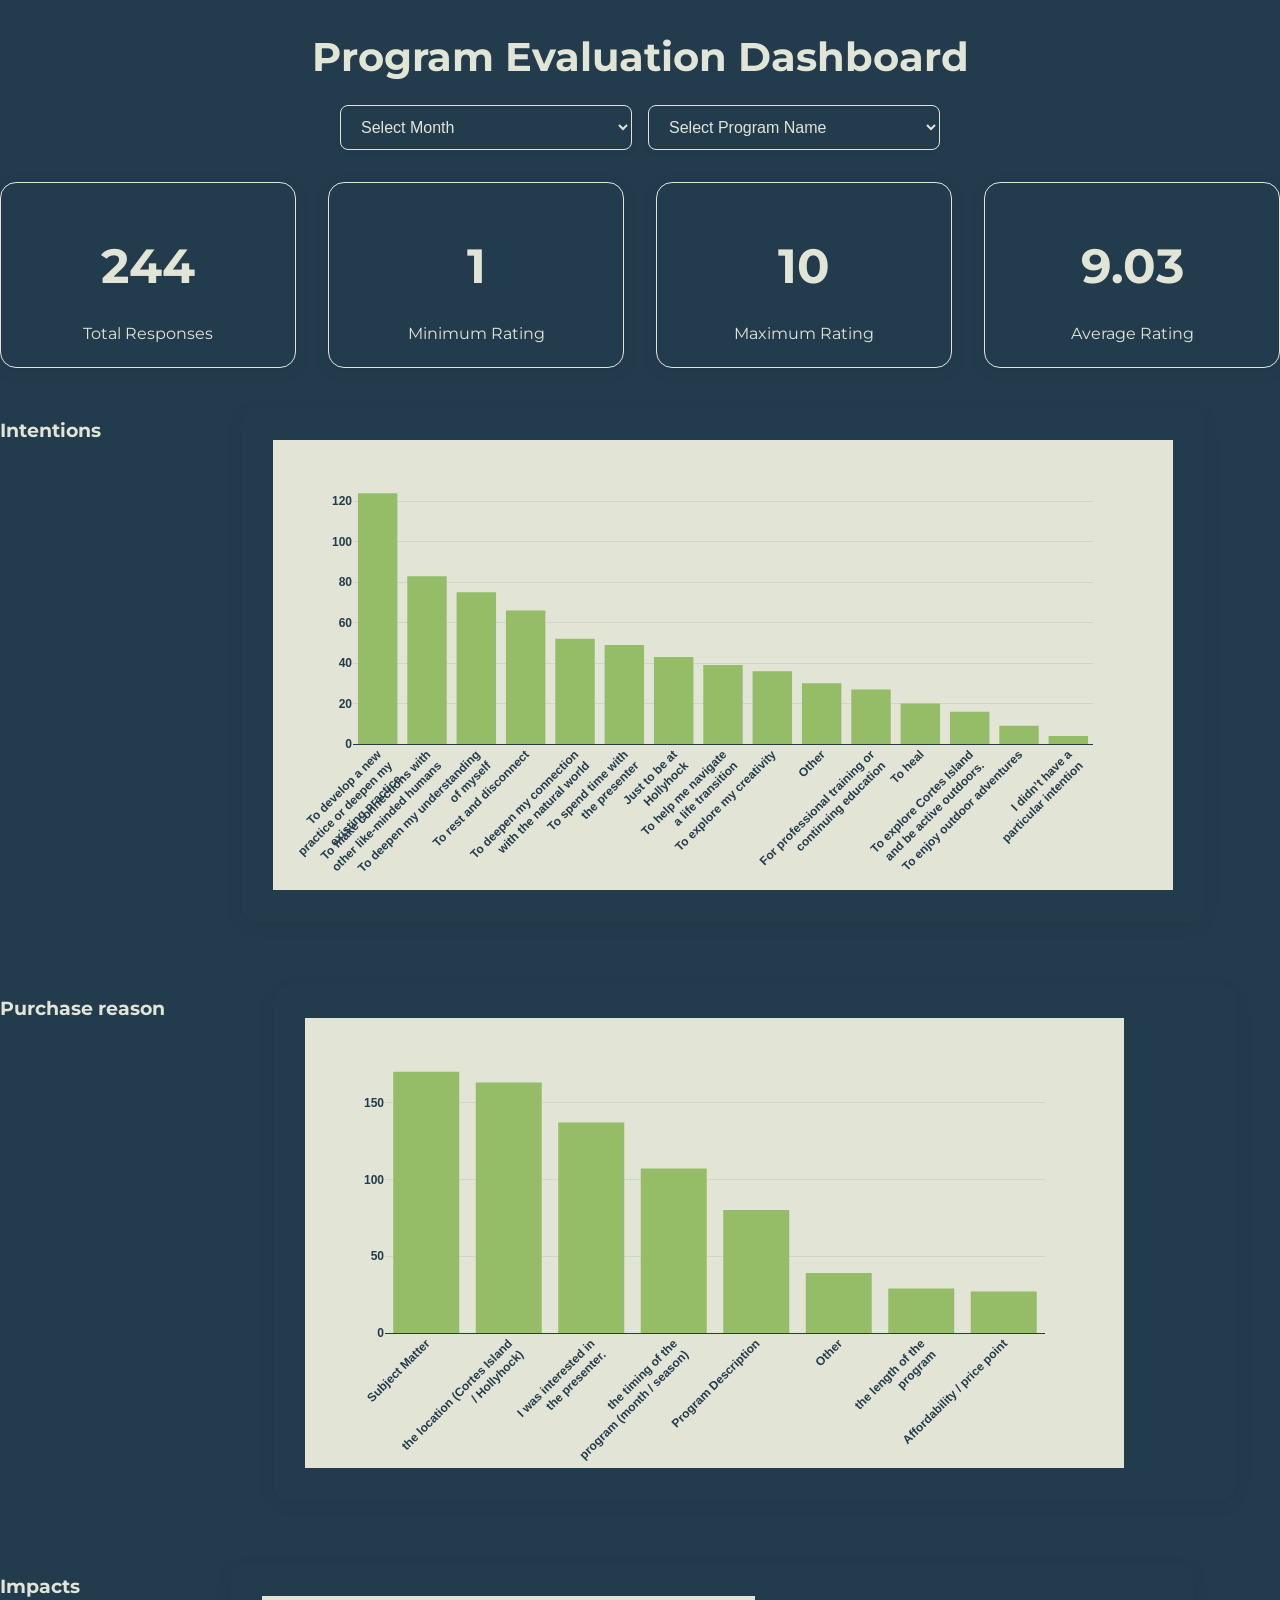
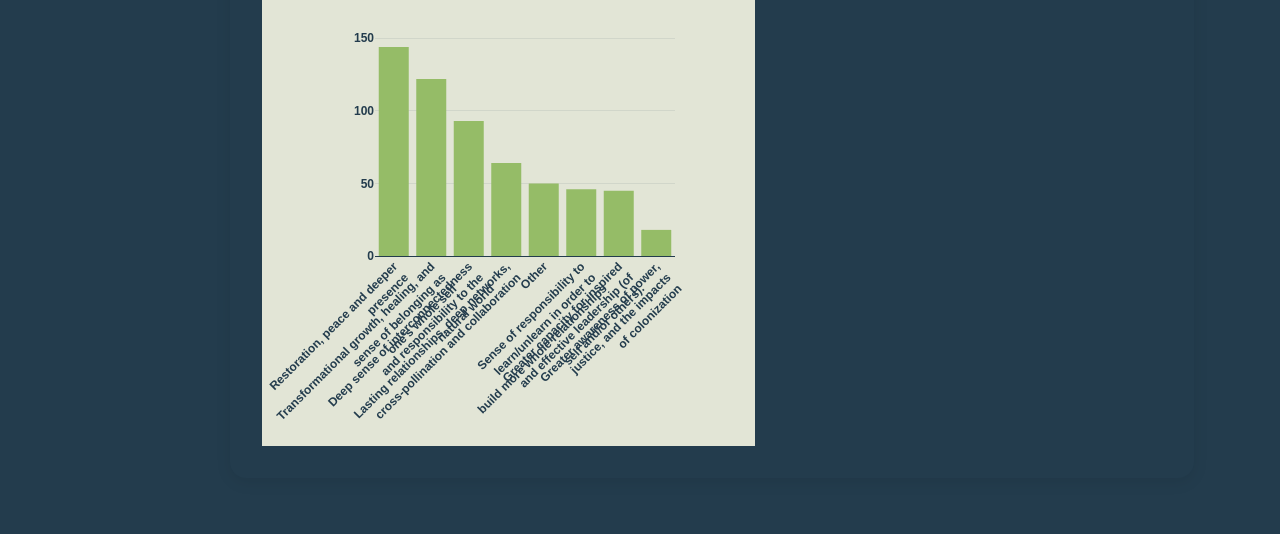
==== index.html @ 8984cd5f "graph display, label and tick colors" ====
<!DOCTYPE html>
<html lang="en">
<head>
    <meta charset="UTF-8">
    <meta name="viewport" content="width=device-width, initial-scale=1.0">
    <title>Program Evaluation Dashboard</title>
    <link rel="stylesheet" href="style.css">
    <link href="https://fonts.googleapis.com/css?family=Montserrat:400,700&display=swap" rel="stylesheet">
</head>
<body>
    <h1 class="dashboard-title">Program Evaluation Dashboard</h1>
    <div class="dashboard-controls">
        <select class="dropdown" id="month-select">
            <option value="">Select Month</option>
        </select>
        <select class="dropdown" id="program-select">
            <option value="">Select Program Name</option>
        </select>
    </div>
    <div class="dashboard-stats">
        <div class="stat-square" id="stat1"></div>
        <div class="stat-square" id="stat2"></div>
        <div class="stat-square" id="stat3"></div>
        <div class="stat-square" id="stat4"></div>
    </div>
    <div class="dashboard-graphs">
        <div class="intentionsBar-row">
            <h3 id="intentionsBar-header" class="graph-header">What was your intention for attending this program?</h3>
            <div class="intentionsBar-wrap">
                <div id="intentionsBar"></div>
            </div>
        </div>
        <div class="purchaseReasonBar-row">
            <h3 id="purchaseReasonBar-header" class="graph-header">What factors influenced your choice to attend this program, specifically?</h3>
            <div class="purchaseReasonBar-wrap">
                <div id="purchaseReasonBar"></div>
            </div>
        </div>
        <div class="impactsBar-row">
            <h3 id="impactsBar-header" class="graph-header">Which of these statements best summarizes what you are taking away from your program experience and how you expect to integrate your experience into your daily life and/or within your own community?</h3>
            <div class="impactsBar-wrap">
                <div id="impactsBar"></div>
            </div>
        </div>
    </div>
    
<script src="https://cdn.plot.ly/plotly-latest.min.js"></script>
<script src="https://d3js.org/d3.v7.min.js"></script>
<script src="charts-d3.js"></script>
</body>
</html>
---- style.css ----
/* Dashboard Graphs Layout for new HTML structure */
.dashboard-graphs {
    display: block;
    max-width: 1400px;
    margin: 0 auto 2rem auto;
}
.intentionsBar-row, .purchaseReasonBar-row, .impactsBar-row {
    width: 100%;
    margin-bottom: 2rem;
    display: flex;
    justify-content: center;
}
.intentionsBar-wrap, .purchaseReasonBar-wrap, .impactsBar-wrap {
    width: 100%;
    max-width: 900px;
    min-height: 500px;
    margin: 0 auto;
    display: block;
}
#purchaseReasonBar, #impactsBar, #intentionsBar {
    background: #233c4d;
    border-radius: 16px;
    box-shadow: 0 4px 16px rgba(0,0,0,0.08);
    padding: 2rem;
    text-align: center;
    font-size: 1.25rem;
    font-weight: 500;
    color: #e2e5d6;
    border: none;
    display: block;
    width: 100%;
    text-align: center;
    margin-bottom: 1.5rem;
    margin-top: 0.5rem;
    font-size: 1.35rem;
    font-weight: 600;
    color: #e2e5d6;
}

/* Dashboard Styles */
body {
    font-family: 'Montserrat', sans-serif;
    background: #233c4d;
    margin: 0;
    padding: 0;
    color: #e2e5d6;
}

.dashboard-title {
    text-align: center;
    font-size: 2.5rem;
    margin-top: 2rem;
    margin-bottom: 1.5rem;
    font-weight: 700;
    color: #e2e5d6;
}

.dashboard-controls {
    display: grid;
    grid-template-columns: repeat(12, 1fr);
    gap: 1rem;
    justify-content: center;
    margin-bottom: 2rem;
    max-width: 600px;
    margin-left: auto;
    margin-right: auto;
    color: #e2e5d6;
}

.dropdown {
    grid-column: span 6;
    padding: 0.75rem 1rem;
    font-size: 1rem;
    border-radius: 8px;
    border: 1px solid #e2e5d6;
    background: #233c4d;
    color: #e2e5d6;
    box-shadow: 0 2px 6px rgba(0,0,0,0.05);
    outline: none;
    transition: border-color 0.2s;
}

.dropdown:focus {
    border-color: #e2e5d6;
}

.dashboard-stats {
    display: grid;
    grid-template-columns: repeat(4, 1fr);
    gap: 2rem;
    max-width: 1400px;
    margin: 0 auto;
    margin-bottom: 2rem;
}

.stat-square {
    background: #233c4d;
    border-radius: 16px;
    box-shadow: 0 4px 16px rgba(0,0,0,0.08);
    padding: 2rem;
    text-align: center;
    color: #e2e5d6;
    min-height: 120px;
    display: flex;
    flex-direction: column;
    align-items: center;
    justify-content: flex-end;
    position: relative;
    border: 1px solid #e2e5d6;
}

.stat-label {
    font-size: 1rem;
    font-weight: 400;
    margin-bottom: 0;
    margin-top: auto;
    text-align: center;
    width: 100%;
    position: absolute;
    bottom: 1.5rem;
}
.stat-value {
    font-size: 3rem;
    font-weight: 700;
    text-align: center;
    width: 100%;
    margin-bottom: 2.5rem
}
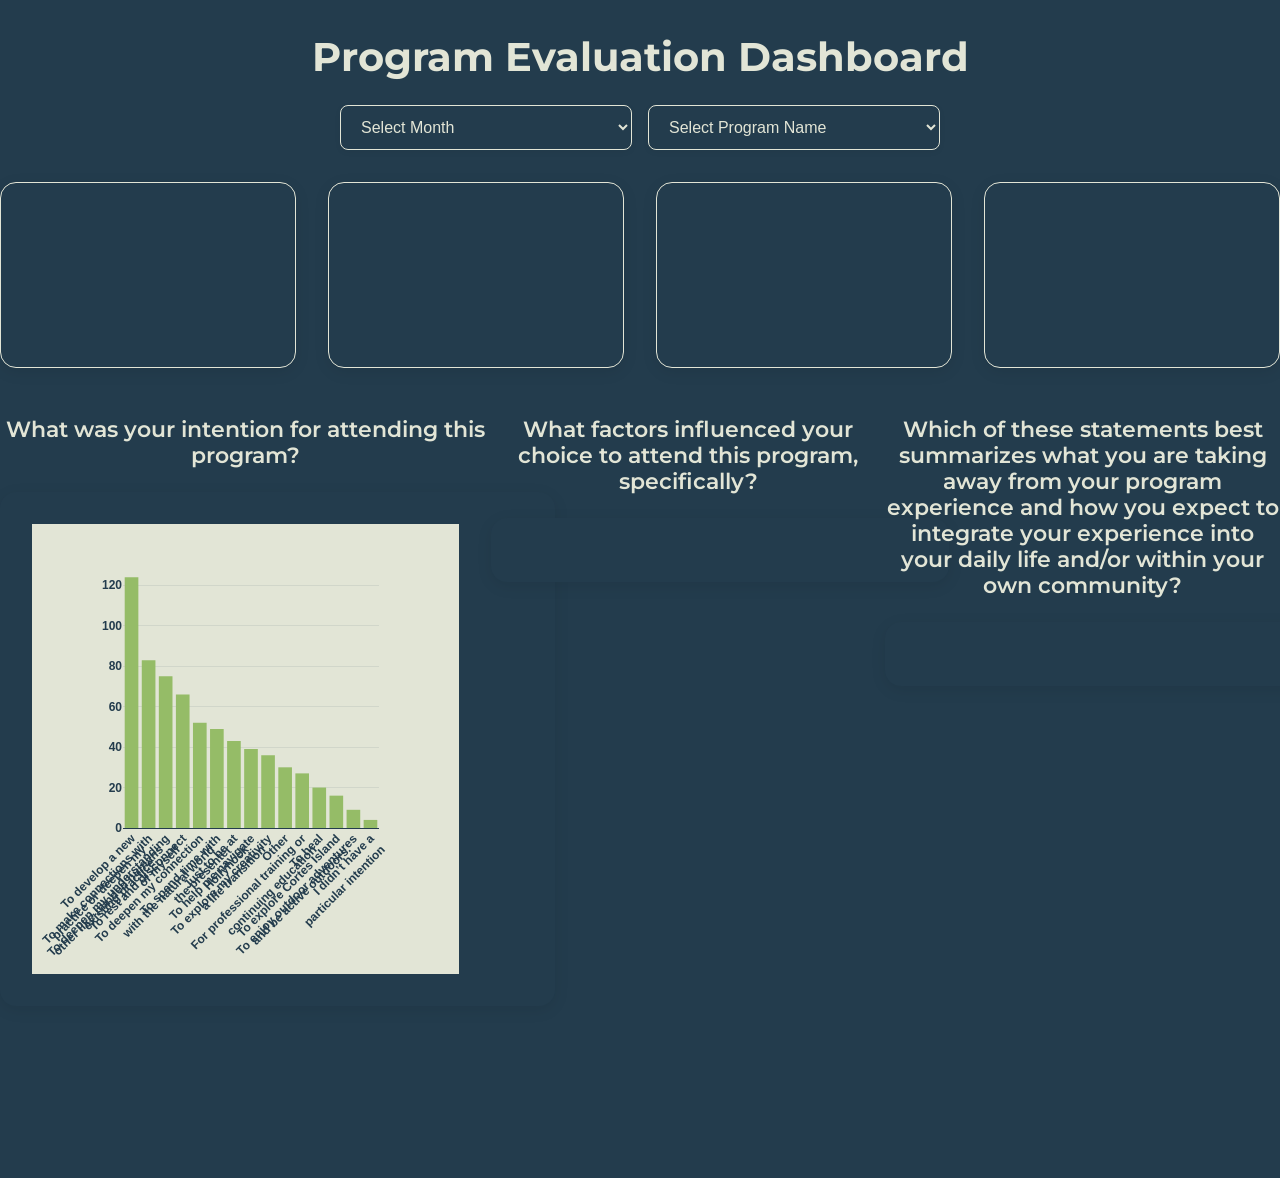
==== commit 4ca83ecb: "Removed BarHeader references in index to prevent overwriting by charts.d3" ====
--- a/index.html
+++ b/index.html
@@ -25,19 +25,19 @@
     </div>
     <div class="dashboard-graphs">
         <div class="intentionsBar-row">
-            <h3 id="intentionsBar-header" class="graph-header">What was your intention for attending this program?</h3>
+            <h3 class="graph-header">What was your intention for attending this program?</h3>
             <div class="intentionsBar-wrap">
                 <div id="intentionsBar"></div>
             </div>
         </div>
         <div class="purchaseReasonBar-row">
-            <h3 id="purchaseReasonBar-header" class="graph-header">What factors influenced your choice to attend this program, specifically?</h3>
+            <h3 class="graph-header">What factors influenced your choice to attend this program, specifically?</h3>
             <div class="purchaseReasonBar-wrap">
                 <div id="purchaseReasonBar"></div>
             </div>
         </div>
         <div class="impactsBar-row">
-            <h3 id="impactsBar-header" class="graph-header">Which of these statements best summarizes what you are taking away from your program experience and how you expect to integrate your experience into your daily life and/or within your own community?</h3>
+            <h3 class="graph-header">Which of these statements best summarizes what you are taking away from your program experience and how you expect to integrate your experience into your daily life and/or within your own community?</h3>
             <div class="impactsBar-wrap">
                 <div id="impactsBar"></div>
             </div>
--- a/style.css
+++ b/style.css
@@ -1,14 +1,32 @@
 /* Dashboard Graphs Layout for new HTML structure */
+/* Graph Header Styling */
+.graph-header {
+    display: flex;
+    width: 100%;
+    text-align: center;
+    margin-bottom: 1.5rem;
+    margin-top: 0.5rem;
+    font-size: 1.35rem;
+    font-weight: 600;
+    color: #e2e5d6;
+}
 .dashboard-graphs {
-    display: block;
+    display: flex;
     max-width: 1400px;
     margin: 0 auto 2rem auto;
 }
 .intentionsBar-row, .purchaseReasonBar-row, .impactsBar-row {
     width: 100%;
     margin-bottom: 2rem;
-    display: flex;
     justify-content: center;
+    display: block;
+    width: 100%;
+    text-align: center;
+    margin-bottom: 1.5rem;
+    margin-top: 0.5rem;
+    font-size: 1.35rem;
+    font-weight: 600;
+    color: #e2e5d6;
 }
 .intentionsBar-wrap, .purchaseReasonBar-wrap, .impactsBar-wrap {
     width: 100%;
@@ -27,7 +45,7 @@
     font-weight: 500;
     color: #e2e5d6;
     border: none;
-    display: block;
+    display: flex;
     width: 100%;
     text-align: center;
     margin-bottom: 1.5rem;
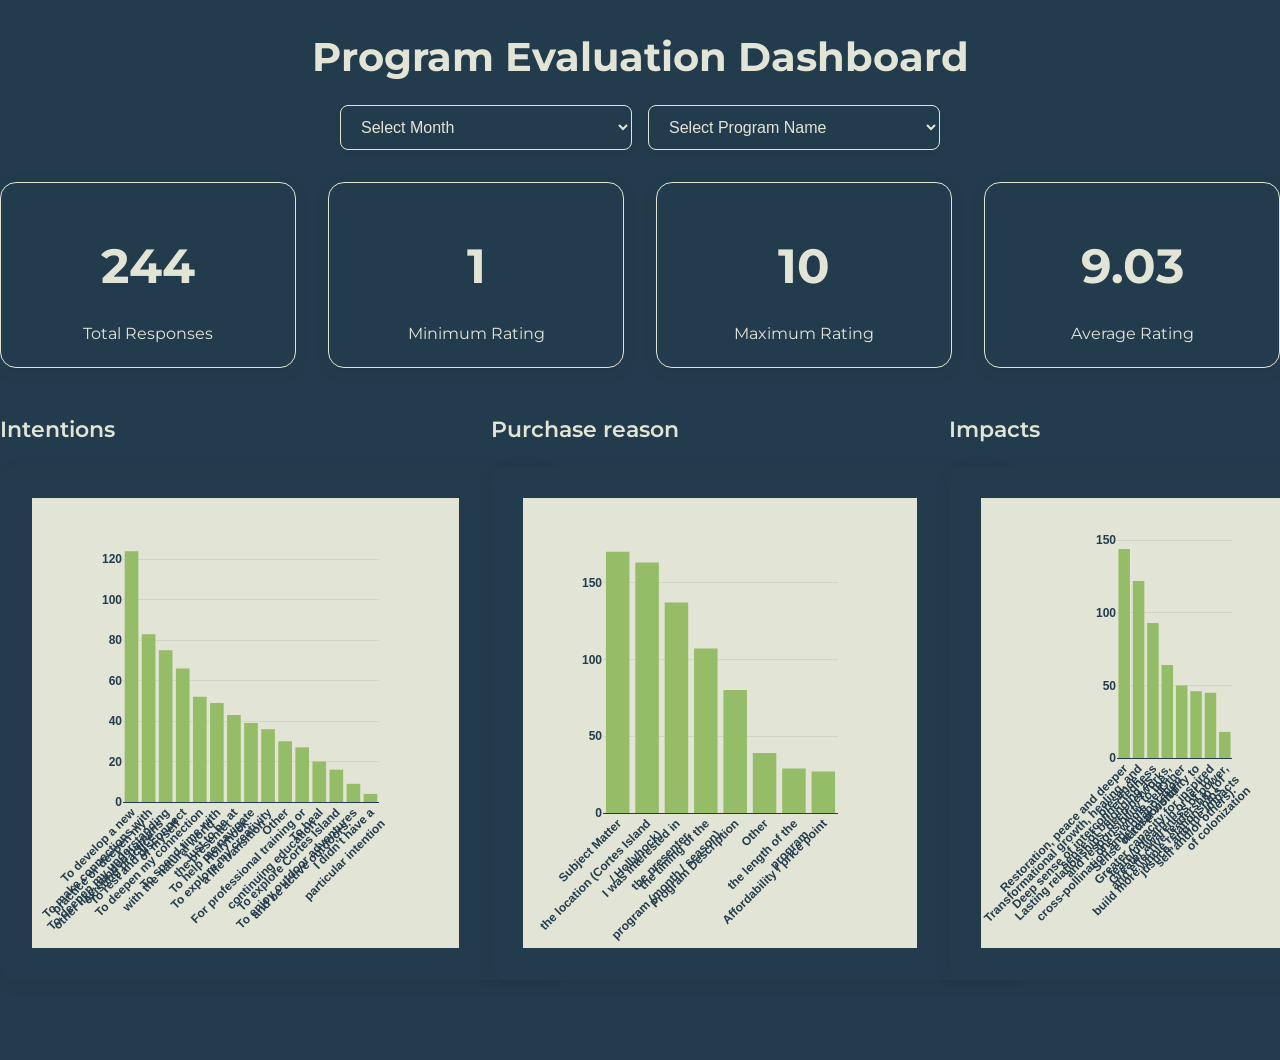
==== commit efbfa013: "headers again" ====
--- a/index.html
+++ b/index.html
@@ -25,19 +25,19 @@
     </div>
     <div class="dashboard-graphs">
         <div class="intentionsBar-row">
-            <h3 class="graph-header">What was your intention for attending this program?</h3>
+            <h3 id="intentionsBar-header" class="graph-header">What was your intention for attending this program?</h3>
             <div class="intentionsBar-wrap">
                 <div id="intentionsBar"></div>
             </div>
         </div>
         <div class="purchaseReasonBar-row">
-            <h3 class="graph-header">What factors influenced your choice to attend this program, specifically?</h3>
+            <h3 id="purchaseReasonBar-header" class="graph-header">What factors influenced your choice to attend this program, specifically?</h3>
             <div class="purchaseReasonBar-wrap">
                 <div id="purchaseReasonBar"></div>
             </div>
         </div>
         <div class="impactsBar-row">
-            <h3 class="graph-header">Which of these statements best summarizes what you are taking away from your program experience and how you expect to integrate your experience into your daily life and/or within your own community?</h3>
+            <h3 id= "impactsBar-header" class="graph-header">Which of these statements best summarizes what you are taking away from your program experience and how you expect to integrate your experience into your daily life and/or within your own community?</h3>
             <div class="impactsBar-wrap">
                 <div id="impactsBar"></div>
             </div>
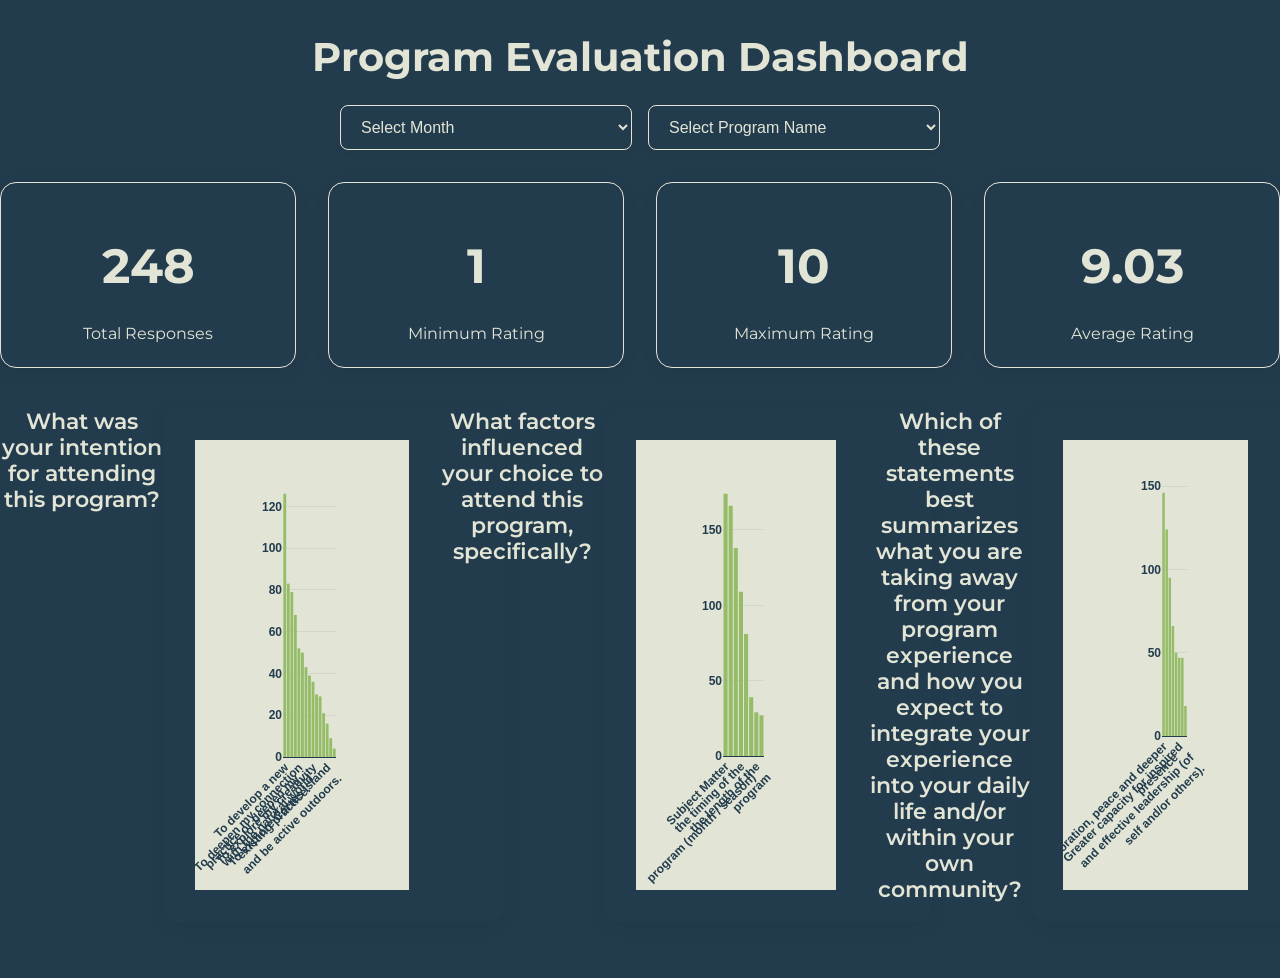
==== commit 35bed247: "graph display" ====
--- a/index.html
+++ b/index.html
@@ -24,23 +24,17 @@
         <div class="stat-square" id="stat4"></div>
     </div>
     <div class="dashboard-graphs">
-        <div class="intentionsBar-row">
-            <h3 id="intentionsBar-header" class="graph-header">What was your intention for attending this program?</h3>
-            <div class="intentionsBar-wrap">
-                <div id="intentionsBar"></div>
-            </div>
+        <h3 id="intentionsBar-header" class="graph-header">What was your intention for attending this program?</h3>
+        <div class="intentionsBar-wrap">
+            <div id="intentionsBar"></div>
         </div>
-        <div class="purchaseReasonBar-row">
-            <h3 id="purchaseReasonBar-header" class="graph-header">What factors influenced your choice to attend this program, specifically?</h3>
-            <div class="purchaseReasonBar-wrap">
-                <div id="purchaseReasonBar"></div>
-            </div>
+        <h3 id="purchaseReasonBar-header" class="graph-header">What factors influenced your choice to attend this program, specifically?</h3>
+        <div class="purchaseReasonBar-wrap">
+            <div id="purchaseReasonBar"></div>
         </div>
-        <div class="impactsBar-row">
-            <h3 id= "impactsBar-header" class="graph-header">Which of these statements best summarizes what you are taking away from your program experience and how you expect to integrate your experience into your daily life and/or within your own community?</h3>
-            <div class="impactsBar-wrap">
-                <div id="impactsBar"></div>
-            </div>
+        <h3 id="impactsBar-header" class="graph-header">Which of these statements best summarizes what you are taking away from your program experience and how you expect to integrate your experience into your daily life and/or within your own community?</h3>
+        <div class="impactsBar-wrap">
+            <div id="impactsBar"></div>
         </div>
     </div>
     
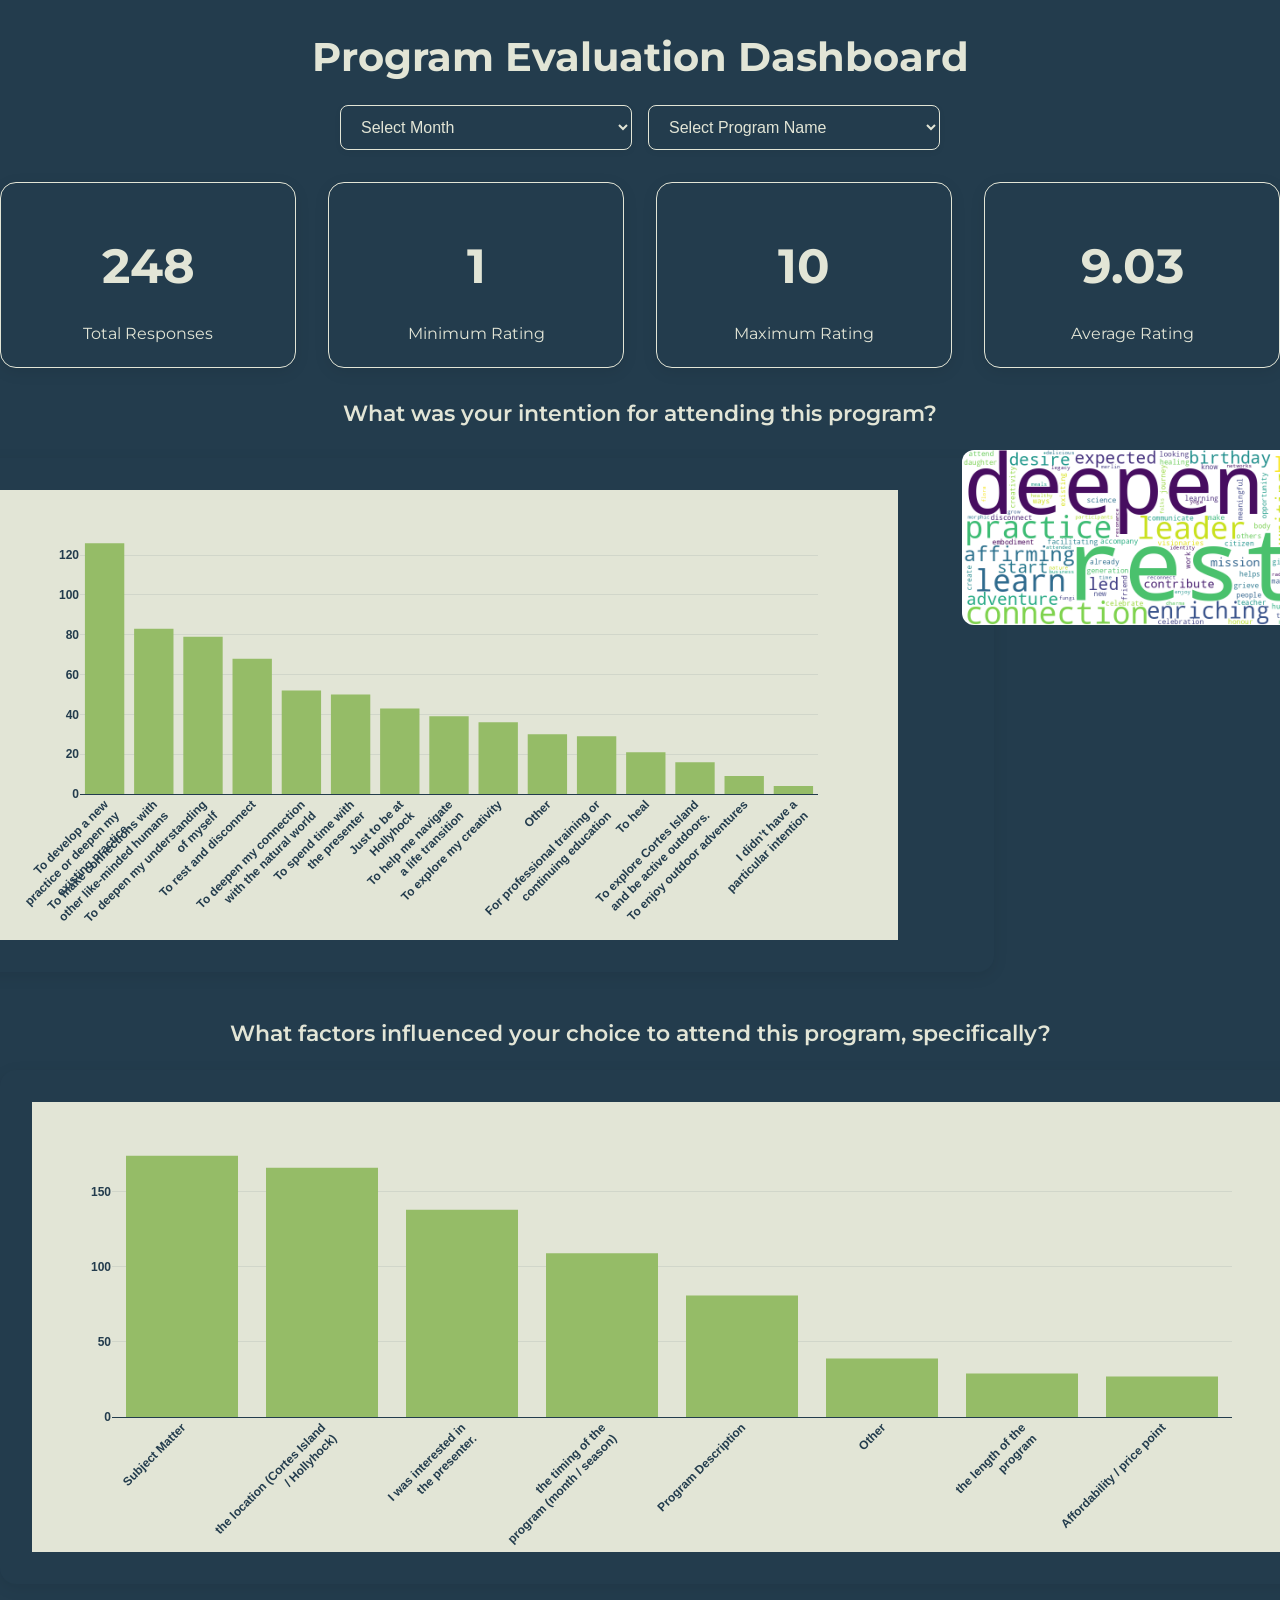
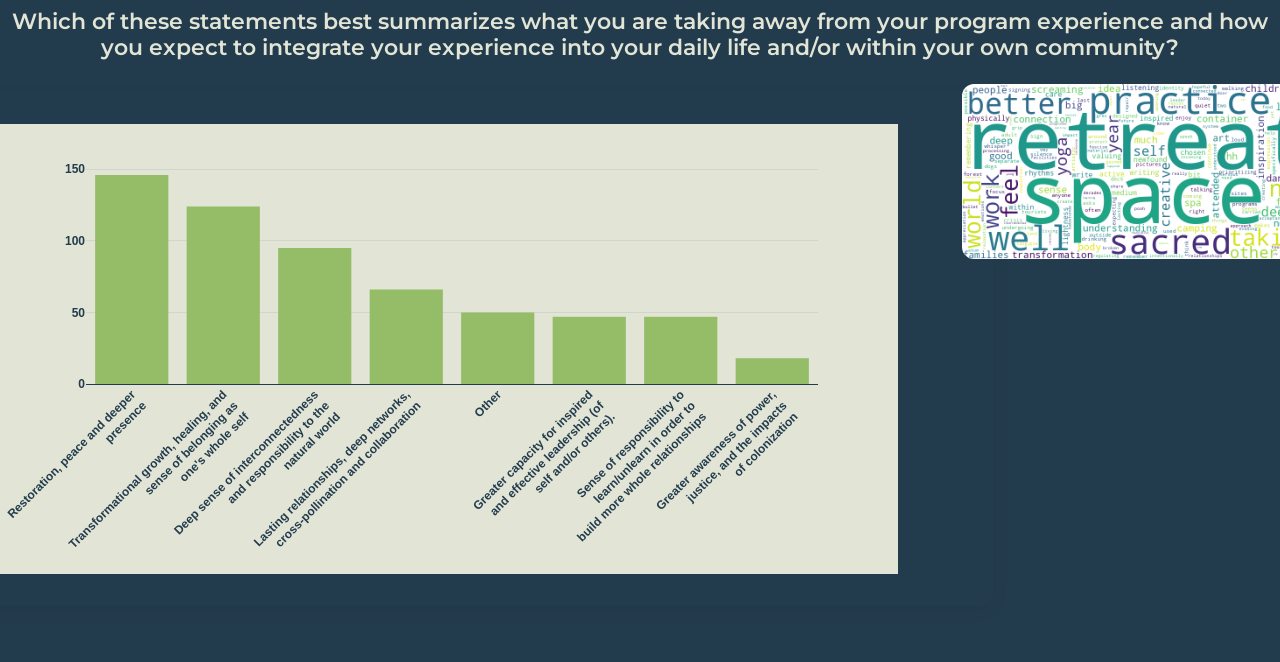
==== commit ae66574c: "first wordcloud display attempt" ====
--- a/index.html
+++ b/index.html
@@ -25,16 +25,26 @@
     </div>
     <div class="dashboard-graphs">
         <h3 id="intentionsBar-header" class="graph-header">What was your intention for attending this program?</h3>
-        <div class="intentionsBar-wrap">
-            <div id="intentionsBar"></div>
+        <div class="intentionsBar-row" style="display: flex; align-items: flex-start;">
+            <div class="intentionsBar-wrap" style="flex: 1;">
+                <div id="intentionsBar"></div>
+            </div>
+            <div style="margin-left: 2rem;">
+                <img src="intentions_wordcloud.png" alt="Intentions Word Cloud" style="max-width: 350px; height: auto; border-radius: 12px;" />
+            </div>
         </div>
         <h3 id="purchaseReasonBar-header" class="graph-header">What factors influenced your choice to attend this program, specifically?</h3>
         <div class="purchaseReasonBar-wrap">
             <div id="purchaseReasonBar"></div>
         </div>
         <h3 id="impactsBar-header" class="graph-header">Which of these statements best summarizes what you are taking away from your program experience and how you expect to integrate your experience into your daily life and/or within your own community?</h3>
-        <div class="impactsBar-wrap">
-            <div id="impactsBar"></div>
+        <div class="impactsBar-row" style="display: flex; align-items: flex-start;">
+            <div class="impactsBar-wrap" style="flex: 1;">
+                <div id="impactsBar"></div>
+            </div>
+            <div style="margin-left: 2rem;">
+                <img src="impact_wordcloud.png" alt="Impact Word Cloud" style="max-width: 350px; height: auto; border-radius: 12px;" />
+            </div>
         </div>
     </div>
     
--- a/style.css
+++ b/style.css
@@ -1,7 +1,7 @@
 /* Dashboard Graphs Layout for new HTML structure */
 /* Graph Header Styling */
 .graph-header {
-    display: flex;
+    display: block;
     width: 100%;
     text-align: center;
     margin-bottom: 1.5rem;
@@ -11,7 +11,7 @@
     color: #e2e5d6;
 }
 .dashboard-graphs {
-    display: flex;
+    display: block;
     max-width: 1400px;
     margin: 0 auto 2rem auto;
 }
@@ -30,7 +30,7 @@
 }
 .intentionsBar-wrap, .purchaseReasonBar-wrap, .impactsBar-wrap {
     width: 100%;
-    max-width: 900px;
+    max-width: 1500px;
     min-height: 500px;
     margin: 0 auto;
     display: block;
@@ -45,7 +45,7 @@
     font-weight: 500;
     color: #e2e5d6;
     border: none;
-    display: flex;
+    display: block;
     width: 100%;
     text-align: center;
     margin-bottom: 1.5rem;
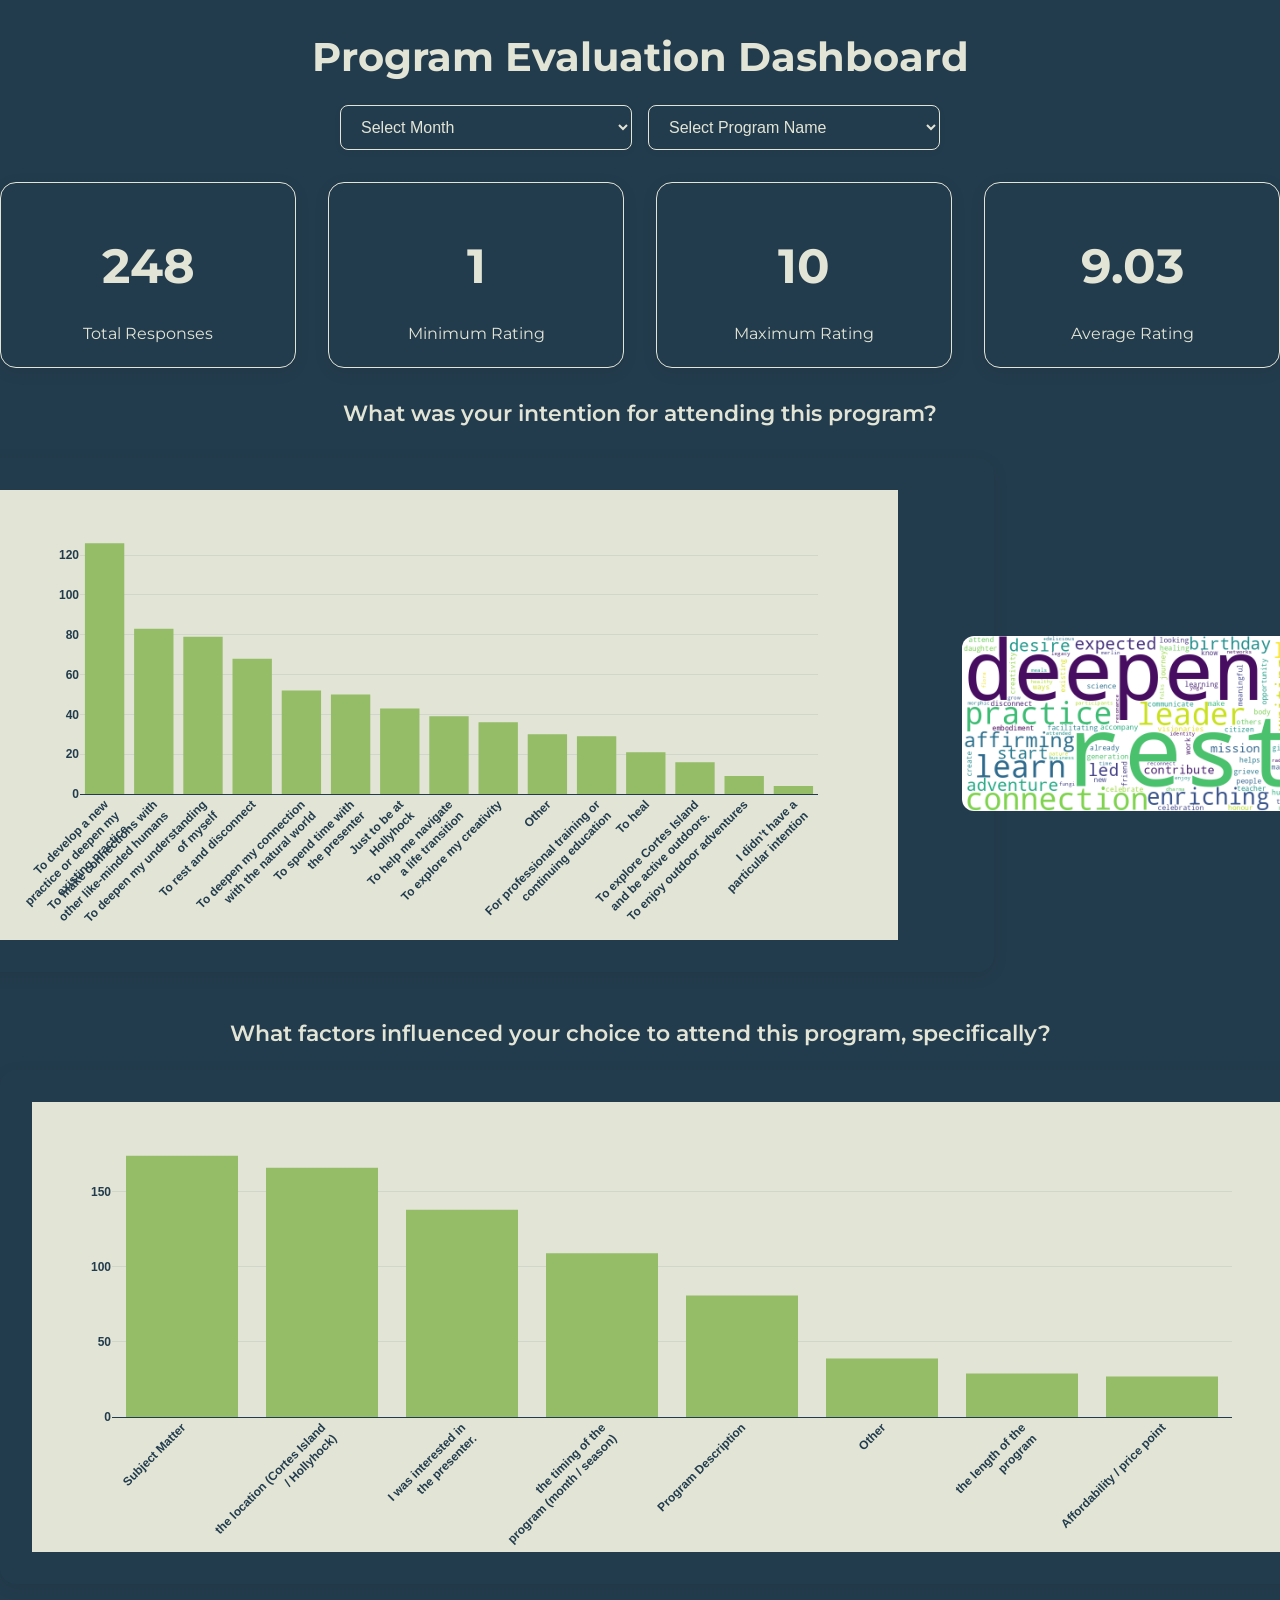
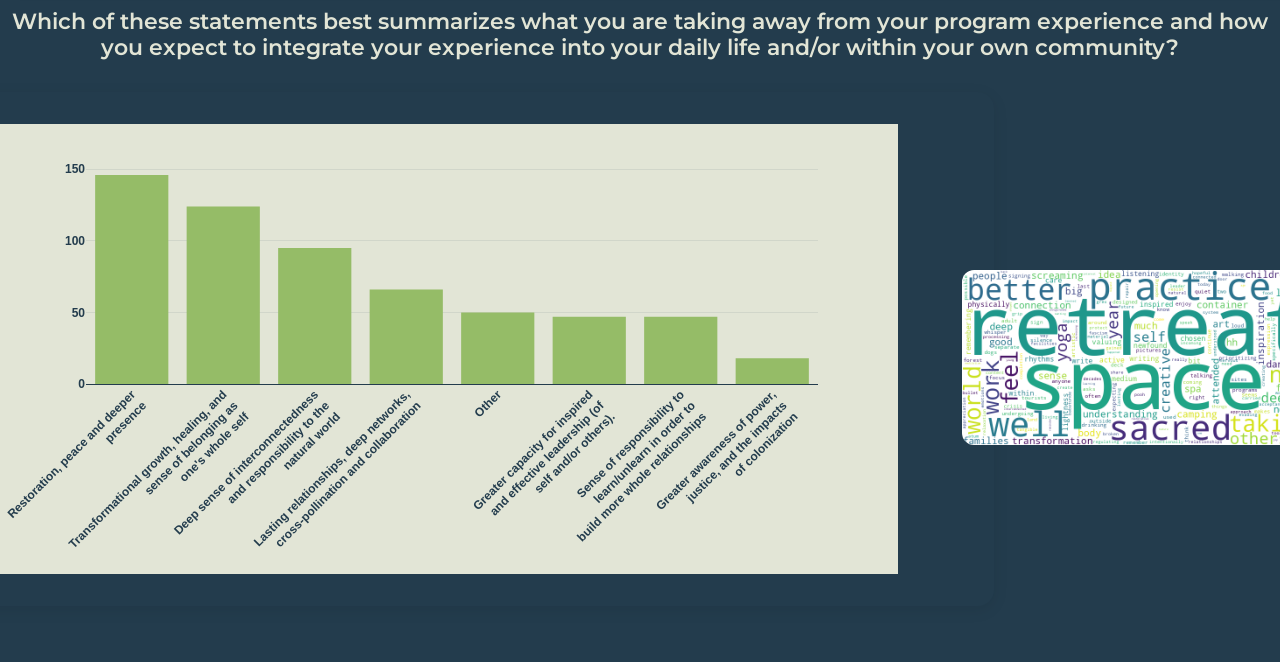
==== commit 7c3c882f: "word cloud display" ====
--- a/index.html
+++ b/index.html
@@ -25,11 +25,11 @@
     </div>
     <div class="dashboard-graphs">
         <h3 id="intentionsBar-header" class="graph-header">What was your intention for attending this program?</h3>
-        <div class="intentionsBar-row" style="display: flex; align-items: flex-start;">
+        <div class="intentionsBar-row" style="display: flex; align-items: center;">
             <div class="intentionsBar-wrap" style="flex: 1;">
                 <div id="intentionsBar"></div>
             </div>
-            <div style="margin-left: 2rem;">
+            <div style="margin-left: 2rem; display: flex; align-items: center;">
                 <img src="intentions_wordcloud.png" alt="Intentions Word Cloud" style="max-width: 350px; height: auto; border-radius: 12px;" />
             </div>
         </div>
@@ -38,11 +38,11 @@
             <div id="purchaseReasonBar"></div>
         </div>
         <h3 id="impactsBar-header" class="graph-header">Which of these statements best summarizes what you are taking away from your program experience and how you expect to integrate your experience into your daily life and/or within your own community?</h3>
-        <div class="impactsBar-row" style="display: flex; align-items: flex-start;">
+        <div class="impactsBar-row" style="display: flex; align-items: center;">
             <div class="impactsBar-wrap" style="flex: 1;">
                 <div id="impactsBar"></div>
             </div>
-            <div style="margin-left: 2rem;">
+            <div style="margin-left: 2rem; display: flex; align-items: center;">
                 <img src="impact_wordcloud.png" alt="Impact Word Cloud" style="max-width: 350px; height: auto; border-radius: 12px;" />
             </div>
         </div>
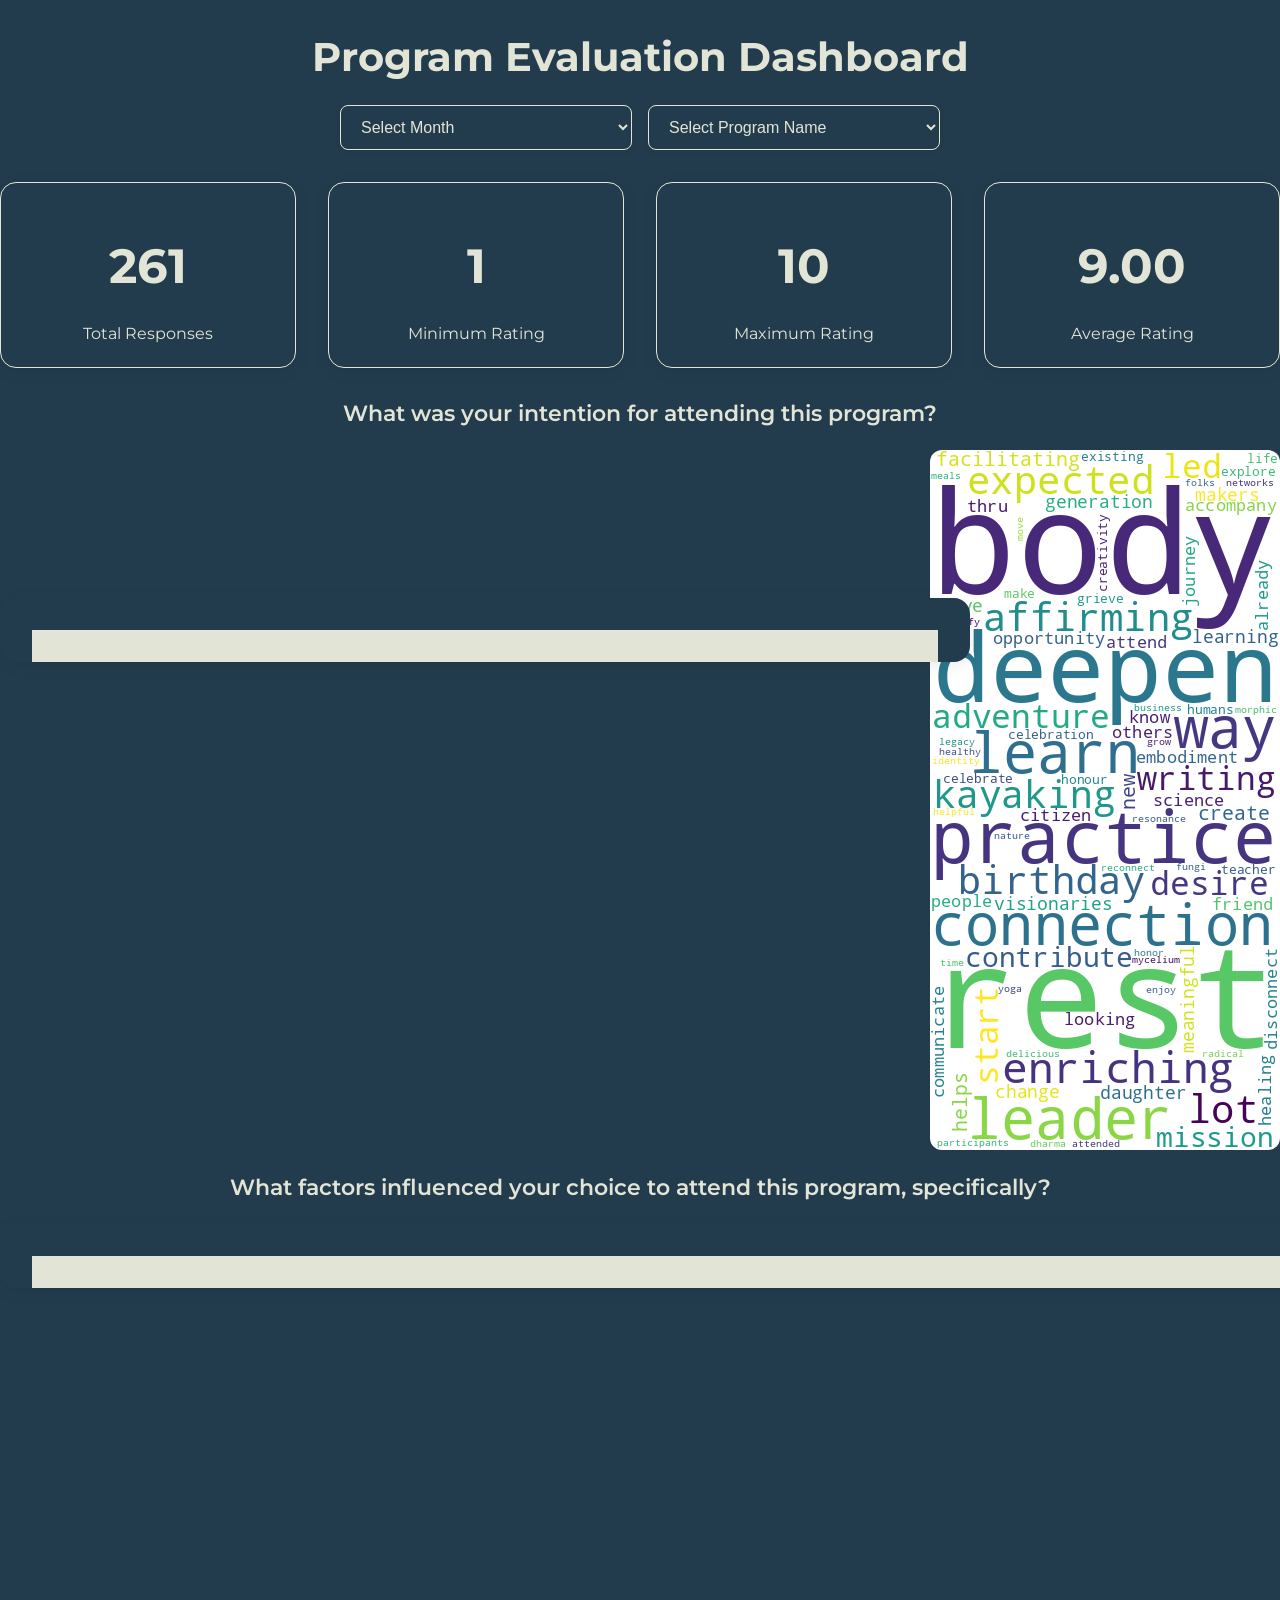
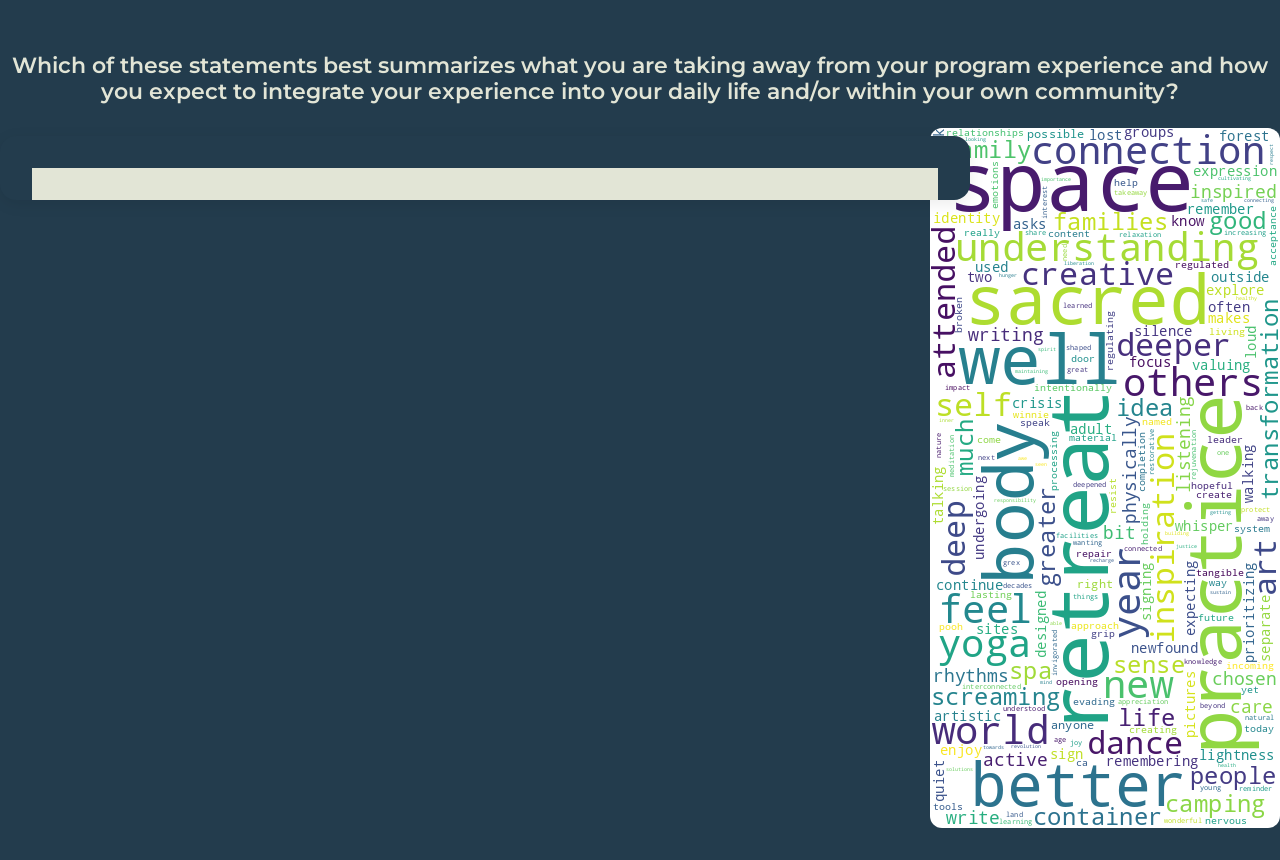
==== commit 70091c43: "Updating word cloud display after fixing graphs" ====
--- a/index.html
+++ b/index.html
@@ -29,8 +29,8 @@
             <div class="intentionsBar-wrap" style="flex: 1;">
                 <div id="intentionsBar"></div>
             </div>
-            <div style="margin-left: 2rem; display: flex; align-items: center;">
-                <img src="intentions_wordcloud.png" alt="Intentions Word Cloud" style="max-width: 350px; height: auto; border-radius: 12px;" />
+            <div class="wordcloud">
+                <img src="intentions_wordcloud.png" alt="Intentions Word Cloud" />
             </div>
         </div>
         <h3 id="purchaseReasonBar-header" class="graph-header">What factors influenced your choice to attend this program, specifically?</h3>
@@ -38,12 +38,12 @@
             <div id="purchaseReasonBar"></div>
         </div>
         <h3 id="impactsBar-header" class="graph-header">Which of these statements best summarizes what you are taking away from your program experience and how you expect to integrate your experience into your daily life and/or within your own community?</h3>
-        <div class="impactsBar-row" style="display: flex; align-items: center;">
+        <div class="impactsBar-row">
             <div class="impactsBar-wrap" style="flex: 1;">
                 <div id="impactsBar"></div>
             </div>
-            <div style="margin-left: 2rem; display: flex; align-items: center;">
-                <img src="impact_wordcloud.png" alt="Impact Word Cloud" style="max-width: 350px; height: auto; border-radius: 12px;" />
+            <div class="wordcloud">
+                <img src="impact_wordcloud.png" alt="Impact Word Cloud" />
             </div>
         </div>
     </div>
--- a/style.css
+++ b/style.css
@@ -15,26 +15,27 @@
     max-width: 1400px;
     margin: 0 auto 2rem auto;
 }
+/*chart rows should layout the chart and wordcloud side-by-side when space allows*/
 .intentionsBar-row, .purchaseReasonBar-row, .impactsBar-row {
+    display: flex;              /* place chart and image side-by-side */
+    align-items: flex-start;
+    justify-content: center;
+    gap: 1.5rem;
     width: 100%;
-    margin-bottom: 2rem;
-    justify-content: center;
+    margin: 0 0 1.5rem 0;
+    flex-wrap: wrap;           /* wrap image below chart on narrow screens */
+}
+
+.intentionsBar-wrap, .purchaseReasonBar-wrap, .impactsBar-wrap {
+    flex: 1 1 600px;           /* allow chart area to grow, shrink, but keep a sensible basis */
+    min-width: 0;              /* important for flex items to allow proper shrinking */
+    max-width: 1500px;
+    min-height: 420px;        /* reserve vertical space for the plot */
+    margin: 0;
     display: block;
-    width: 100%;
-    text-align: center;
-    margin-bottom: 1.5rem;
-    margin-top: 0.5rem;
-    font-size: 1.35rem;
-    font-weight: 600;
-    color: #e2e5d6;
+    box-sizing: border-box;    /* include padding in size calculations */
 }
-.intentionsBar-wrap, .purchaseReasonBar-wrap, .impactsBar-wrap {
-    width: 100%;
-    max-width: 1500px;
-    min-height: 500px;
-    margin: 0 auto;
-    display: block;
-}
+/* chart containers */
 #purchaseReasonBar, #impactsBar, #intentionsBar {
     background: #233c4d;
     border-radius: 16px;
@@ -53,6 +54,22 @@
     font-size: 1.35rem;
     font-weight: 600;
     color: #e2e5d6;
+    overflow: hidden;         /* prevent Plotly internals from overflowing and overlapping sibling elements */
+    position: relative;       /* establish stacking context for safe z-indexing */
+}
+
+/* wordcloud image slot */
+.wordcloud {
+    flex: 0 0 350px;          /* fixed slot for the image */
+    display: flex;
+    align-items: center;
+    justify-content: center;
+}
+.wordcloud img {
+    max-width: 100%;
+    height: auto;
+    display: block;
+    border-radius: 12px;
 }
 
 /* Dashboard Styles */
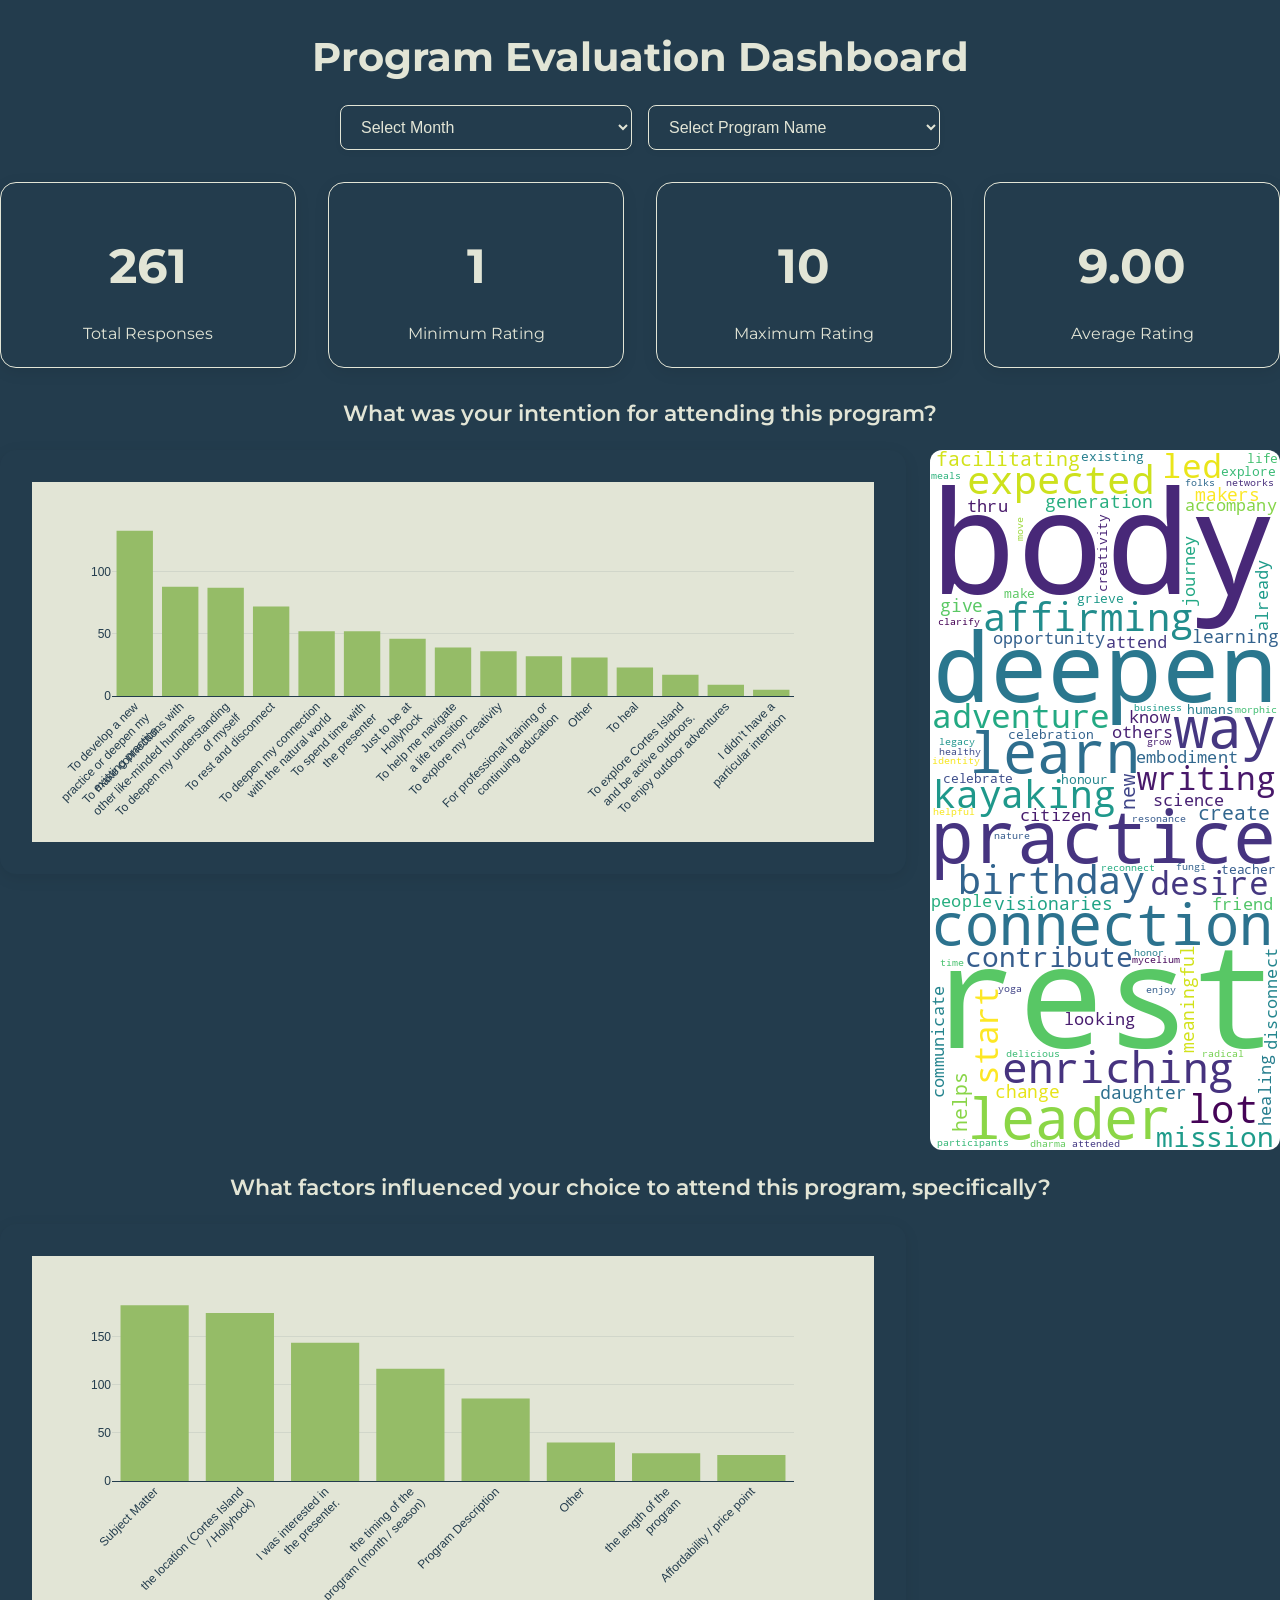
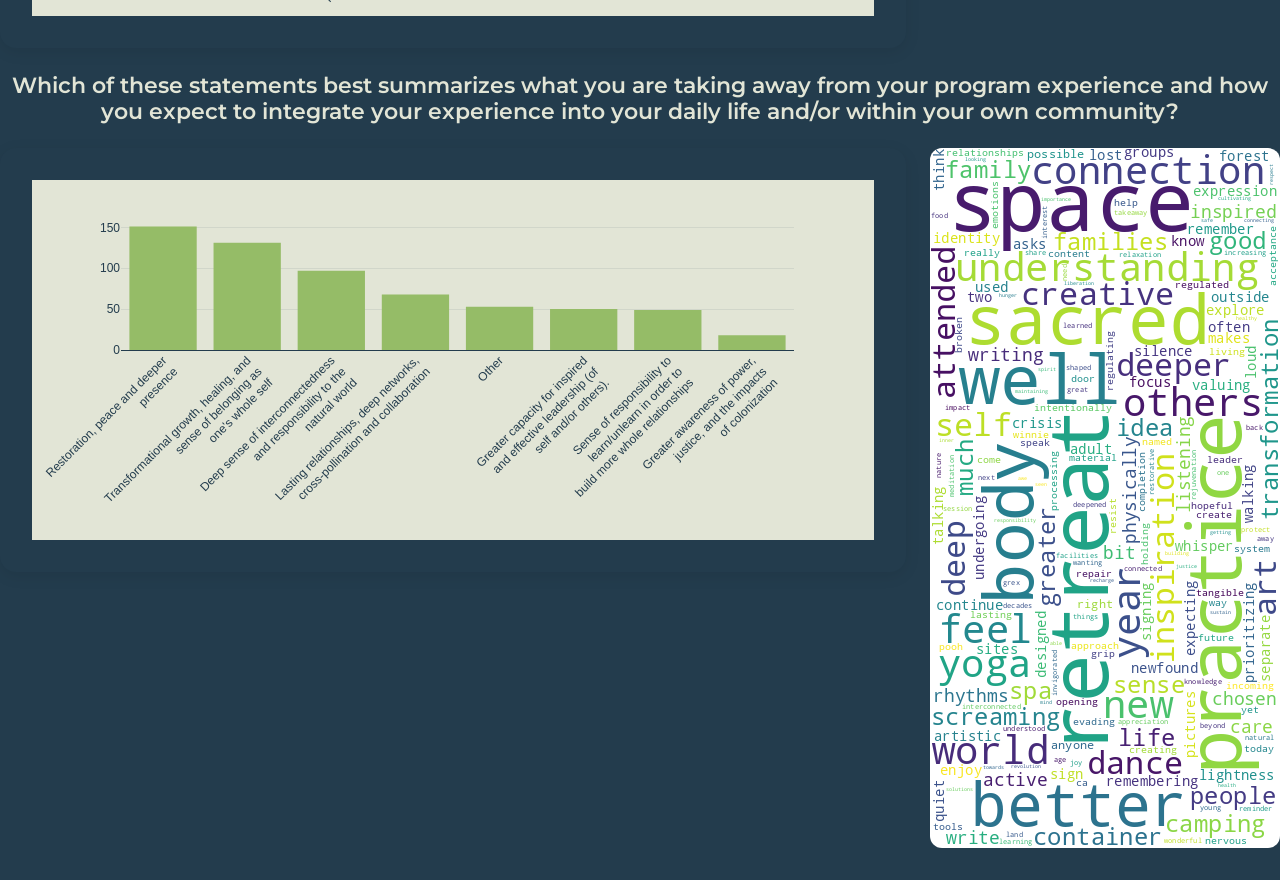
==== commit 5a3ce8dd: "css comment issues" ====
--- a/index.html
+++ b/index.html
@@ -25,22 +25,25 @@
     </div>
     <div class="dashboard-graphs">
         <h3 id="intentionsBar-header" class="graph-header">What was your intention for attending this program?</h3>
-        <div class="intentionsBar-row" style="display: flex; align-items: center;">
-            <div class="intentionsBar-wrap" style="flex: 1;">
-                <div id="intentionsBar"></div>
+        <div class="intentionsBar-row">
+            <div class="intentionsBar-wrap">
+                <div id="intentionsBar" class="plot-target"></div>
             </div>
             <div class="wordcloud">
                 <img src="intentions_wordcloud.png" alt="Intentions Word Cloud" />
             </div>
         </div>
         <h3 id="purchaseReasonBar-header" class="graph-header">What factors influenced your choice to attend this program, specifically?</h3>
-        <div class="purchaseReasonBar-wrap">
-            <div id="purchaseReasonBar"></div>
+        <div class="purchaseReasonBar-row">
+            <div class="purchaseReasonBar-wrap">
+                <div id="purchaseReasonBar" class="plot-target"></div>
+            </div>
+            <div class="wordcloud" aria-hidden="true"></div>
         </div>
         <h3 id="impactsBar-header" class="graph-header">Which of these statements best summarizes what you are taking away from your program experience and how you expect to integrate your experience into your daily life and/or within your own community?</h3>
         <div class="impactsBar-row">
-            <div class="impactsBar-wrap" style="flex: 1;">
-                <div id="impactsBar"></div>
+            <div class="impactsBar-wrap">
+                <div id="impactsBar" class="plot-target"></div>
             </div>
             <div class="wordcloud">
                 <img src="impact_wordcloud.png" alt="Impact Word Cloud" />
--- a/style.css
+++ b/style.css
@@ -34,28 +34,39 @@
     margin: 0;
     display: block;
     box-sizing: border-box;    /* include padding in size calculations */
-}
-/* chart containers */
-#purchaseReasonBar, #impactsBar, #intentionsBar {
+    /* visual panel styling moved to the wrapper to avoid Plotly SVG overflow/clipping */
     background: #233c4d;
     border-radius: 16px;
     box-shadow: 0 4px 16px rgba(0,0,0,0.08);
     padding: 2rem;
-    text-align: center;
-    font-size: 1.25rem;
-    font-weight: 500;
     color: #e2e5d6;
-    border: none;
-    display: block;
+}
+/*
+    Plotly inner containers (the actual divs targeted by Plotly.react)
+    should be clean and full-size inside their visual wrapper.
+    Visual styling (background, padding) is applied to the wrapper
+    (.intentionsBar-wrap, etc). Keep the inner div free of padding
+    so Plotly can size the plot correctly. We use a sensible min-height
+    for consistent layout.
+    Removing overflow clipping on wrappers avoids cutting off Plotly
+    internals while allowing the image slot (.wordcloud) to sit beside
+    the plot.
+
+    Selected plot target styles: ensure full width and a sensible min height
+    and do not have padding that interferes with Plotly's auto sizing.
+*/
+/* purchaseReasonBar, #impactsBar, #intentionsBar selectors replaced by .plot-target
+    for clarity, but we keep original IDs for compatibility */
+/* actual plot containers (IDs used by the JS) */
+.plot-target, #purchaseReasonBar, #impactsBar, #intentionsBar {
     width: 100%;
-    text-align: center;
-    margin-bottom: 1.5rem;
-    margin-top: 0.5rem;
-    font-size: 1.35rem;
-    font-weight: 600;
+    height: auto;
+    min-height: 360px; /* inner plot viewport height */
+    margin: 0;
+    padding: 0; /* important: allow Plotly to control internal layout */
+    background: transparent;
     color: #e2e5d6;
-    overflow: hidden;         /* prevent Plotly internals from overflowing and overlapping sibling elements */
-    position: relative;       /* establish stacking context for safe z-indexing */
+    box-sizing: border-box;
 }
 
 /* wordcloud image slot */
